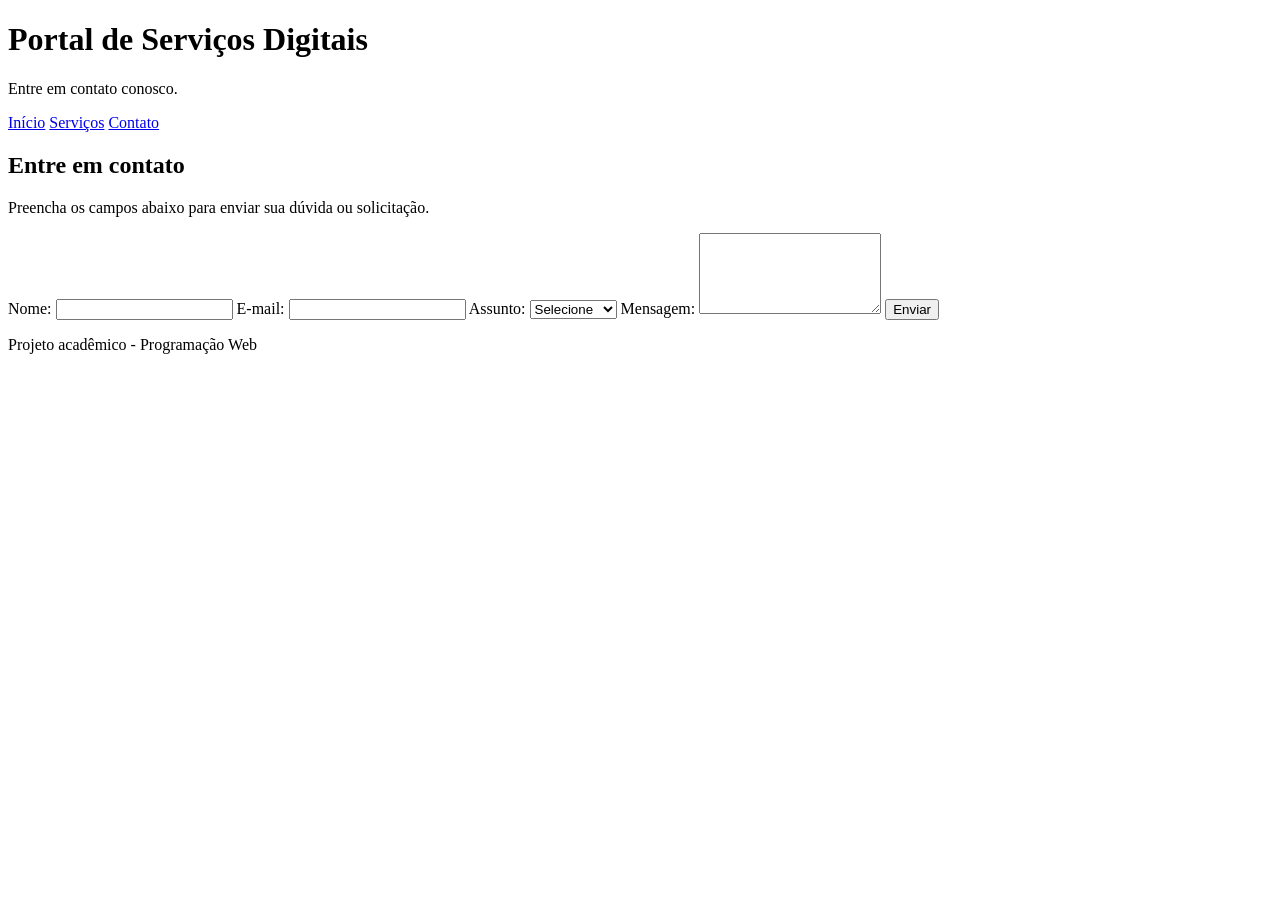
==== contato.html @ 0c6947a6 "Cria estrutura inicial e pagina principal" ====
<!DOCTYPE html>
<html lang="pt-BR">

<head>
    <meta charset="UTF-8">
    <meta name="viewport" content="width=device-width, initial-scale=1.0">

    <title>Contato - Portal de Serviços Digitais</title>
</head>

<body>

    <header>
        <h1>Portal de Serviços Digitais</h1>
        <p>Entre em contato conosco.</p>
    </header>

    <nav>
        <a href="index.html">Início</a>
        <a href="servicos.html">Serviços</a>
        <a href="contato.html">Contato</a>
    </nav>

    <main>

        <section>

            <h2>Entre em contato</h2>

            <p>
                Preencha os campos abaixo para enviar
                sua dúvida ou solicitação.
            </p>

            <form>

                <label for="nome">Nome:</label>
                <input type="text" id="nome" name="nome" required>

                <label for="email">E-mail:</label>
                <input type="email" id="email" name="email" required>

                <label for="assunto">Assunto:</label>

                <select id="assunto" name="assunto" required>
                    <option value="">Selecione</option>
                    <option value="duvida">Dúvida</option>
                    <option value="solicitacao">Solicitação</option>
                    <option value="sugestao">Sugestão</option>
                </select>

                <label for="mensagem">Mensagem:</label>

                <textarea
                    id="mensagem"
                    name="mensagem"
                    rows="5"
                    required></textarea>

                <button type="submit">Enviar</button>

            </form>

        </section>

    </main>

    <footer>
        <p>Projeto acadêmico - Programação Web</p>
    </footer>

</body>

</html>
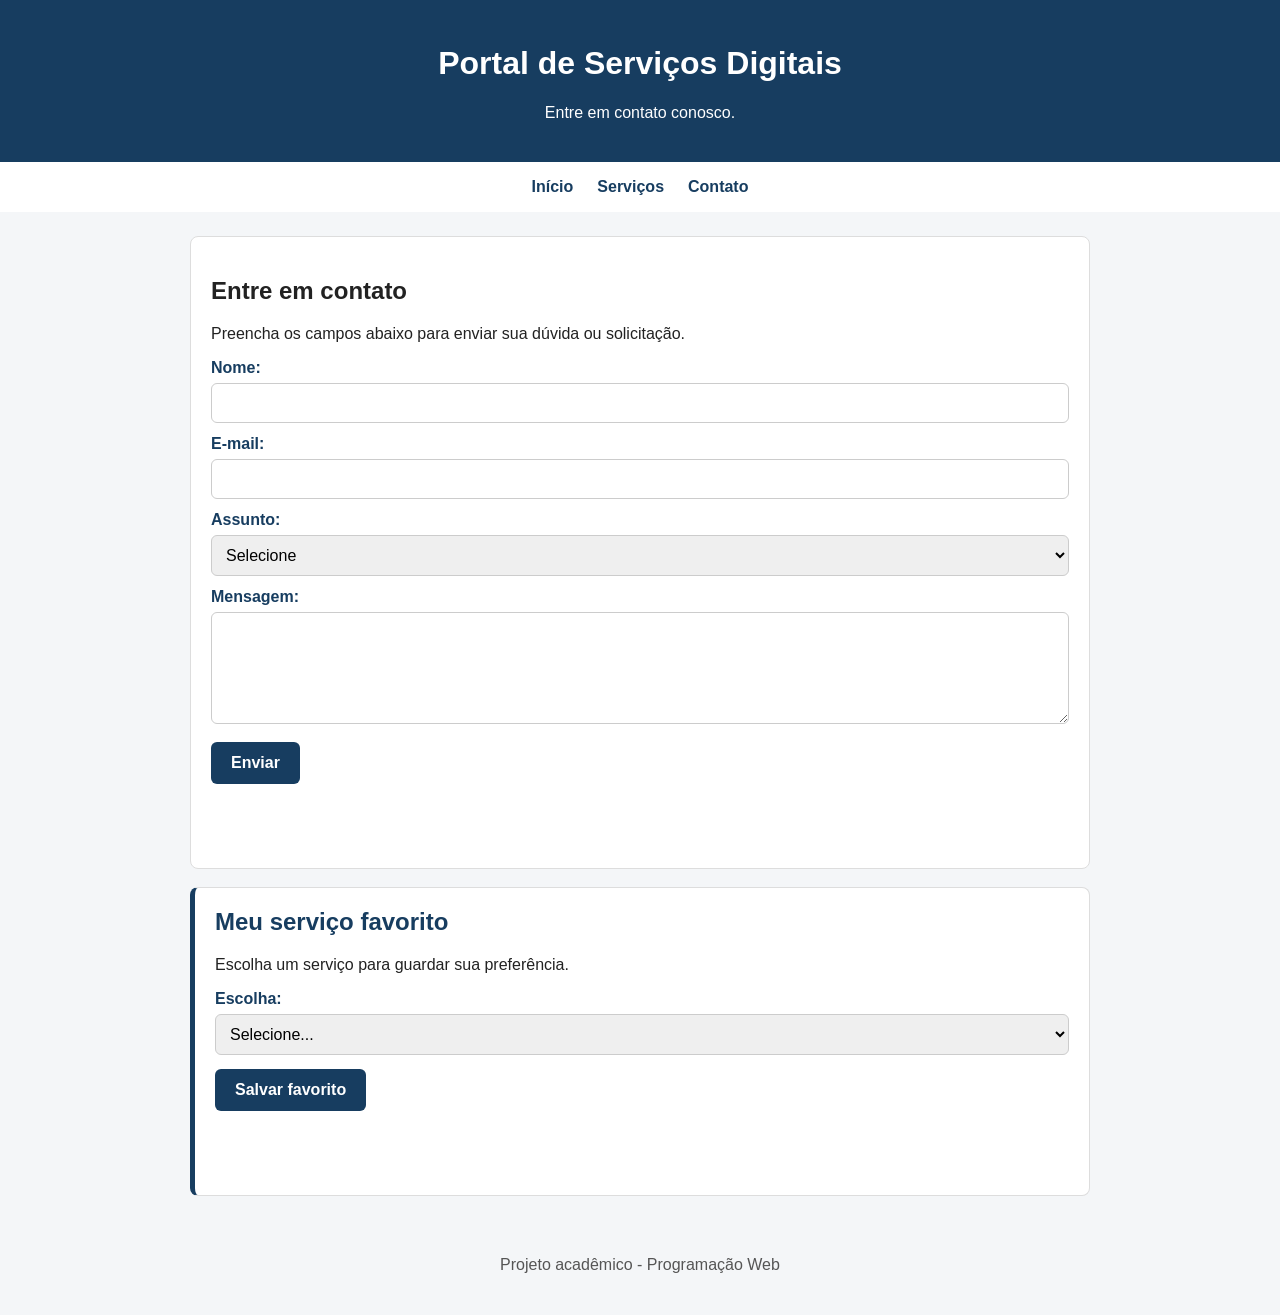
==== commit fa049615: "Adiciona validacao e LocalStorage ao portal" ====
--- a/contato.html
+++ b/contato.html
@@ -1,10 +1,12 @@
+
 <!DOCTYPE html>
 <html lang="pt-BR">
 
 <head>
     <meta charset="UTF-8">
     <meta name="viewport" content="width=device-width, initial-scale=1.0">
-
+    <link rel="stylesheet" href="css/style.css">
+    <script src="js/script.js" defer></script>
     <title>Contato - Portal de Serviços Digitais</title>
 </head>
 
@@ -24,7 +26,6 @@
     <main>
 
         <section>
-
             <h2>Entre em contato</h2>
 
             <p>
@@ -32,7 +33,7 @@
                 sua dúvida ou solicitação.
             </p>
 
-            <form>
+            <form id="formContato">
 
                 <label for="nome">Nome:</label>
                 <input type="text" id="nome" name="nome" required>
@@ -41,7 +42,6 @@
                 <input type="email" id="email" name="email" required>
 
                 <label for="assunto">Assunto:</label>
-
                 <select id="assunto" name="assunto" required>
                     <option value="">Selecione</option>
                     <option value="duvida">Dúvida</option>
@@ -50,7 +50,6 @@
                 </select>
 
                 <label for="mensagem">Mensagem:</label>
-
                 <textarea
                     id="mensagem"
                     name="mensagem"
@@ -59,8 +58,29 @@
 
                 <button type="submit">Enviar</button>
 
+                <p id="mensagemForm" aria-live="polite"></p>
+
             </form>
+        </section>
 
+        <section class="preferencia">
+            <h2>Meu serviço favorito</h2>
+
+            <p>Escolha um serviço para guardar sua preferência.</p>
+
+            <label for="servicoFavorito">Escolha:</label>
+            <select id="servicoFavorito">
+                <option value="">Selecione...</option>
+                <option value="endereco">Endereço</option>
+                <option value="atendimento">Atendimento</option>
+                <option value="documentos">Documentos</option>
+            </select>
+
+            <button id="btnSalvarFavorito" type="button">
+                Salvar favorito
+            </button>
+
+            <p id="favoritoSalvo" aria-live="polite"></p>
         </section>
 
     </main>
@@ -70,5 +90,4 @@
     </footer>
 
 </body>
-
-</html>+</html>
--- a/css/style.css
+++ b/css/style.css
@@ -0,0 +1,257 @@
+
+body {
+    font-family: Arial, sans-serif;
+    margin: 0;
+    background-color: #f4f6f8;
+    color: #222222;
+}
+
+header {
+    background-color: #173d60;
+    color: white;
+    padding: 24px;
+    text-align: center;
+}
+
+header img {
+    max-width: 100%;
+    height: auto;
+    display: block;
+    margin: 0 auto;
+}
+
+nav {
+    background-color: #ffffff;
+    padding: 16px;
+    display: flex;
+    justify-content: center;
+    gap: 24px;
+    flex-wrap: wrap;
+}
+
+nav a {
+    color: #173d60;
+    text-decoration: none;
+    font-weight: bold;
+}
+
+nav a:hover {
+    text-decoration: underline;
+}
+
+main {
+    width: 90%;
+    max-width: 900px;
+    margin: 24px auto;
+}
+
+section,
+article {
+    background-color: white;
+    padding: 20px;
+    margin-bottom: 18px;
+    border: 1px solid #dddddd;
+    border-radius: 8px;
+}
+
+img {
+    max-width: 100%;
+    height: auto;
+}
+
+label {
+    display: block;
+    margin-top: 12px;
+    font-weight: bold;
+    color: #173d60;
+}
+
+input,
+select,
+textarea {
+    width: 100%;
+    padding: 10px;
+    margin-top: 6px;
+    box-sizing: border-box;
+    border: 1px solid #ccc;
+    border-radius: 6px;
+    font-size: 1rem;
+}
+
+input:focus,
+select:focus,
+textarea:focus {
+    outline: none;
+    border-color: #173d60;
+}
+
+button {
+    margin-top: 14px;
+    padding: 12px 20px;
+    cursor: pointer;
+    background-color: #173d60;
+    color: white;
+    border: none;
+    border-radius: 6px;
+    font-weight: bold;
+    font-size: 1rem;
+    transition: background-color 0.2s ease;
+}
+
+button:hover {
+    background-color: #0f2b45;
+}
+
+footer {
+    text-align: center;
+    padding: 20px;
+    color: #555555;
+}
+
+/* FLEXBOX DOS SERVICOS EXISTENTES */
+.container-servicos {
+    display: flex;
+    gap: 20px;
+    flex-wrap: wrap;
+    align-items: flex-start;
+}
+
+/* TITULO E TEXTO DA SECAO DE SERVICOS */
+.container-servicos h2,
+.container-servicos > p {
+    flex-basis: 100%;
+}
+
+/* TAMANHO DOS CARDS EXISTENTES */
+.container-servicos article {
+    flex: 1 1 250px;
+}
+
+/* CATALOGO DINAMICO - AULAS 09 E 10 */
+.catalogo-servicos {
+    border-left: 5px solid #173d60;
+}
+
+.catalogo-servicos h2 {
+    color: #173d60;
+    margin-top: 0;
+}
+
+/* ORGANIZACAO DOS CARDS DINAMICOS */
+#listaServicos {
+    display: flex;
+    flex-wrap: wrap;
+    gap: 18px;
+    align-items: stretch;
+}
+
+/* APARENCIA DOS CARDS CRIADOS PELO JAVASCRIPT */
+.card-servico {
+    flex: 1 1 220px;
+    box-sizing: border-box;
+    margin: 0;
+    border: 1px solid #d5e0e8;
+    border-top: 4px solid #173d60;
+    border-radius: 8px;
+    padding: 18px;
+    background-color: #ffffff;
+    transition: box-shadow 0.2s ease,
+                transform 0.2s ease;
+}
+
+.card-servico:hover {
+    box-shadow: 0 4px 12px rgba(23, 61, 96, 0.12);
+    transform: translateY(-2px);
+}
+
+.card-servico h3 {
+    color: #173d60;
+    margin-top: 0;
+}
+
+.card-servico p {
+    line-height: 1.6;
+    margin-bottom: 0;
+}
+
+/* CONSULTA INTERATIVA - AULA 08 */
+.consulta-servico {
+    border-left: 5px solid #173d60;
+}
+
+.consulta-servico h2 {
+    color: #173d60;
+    margin-top: 0;
+}
+
+#resultado {
+    margin-top: 16px;
+    padding: 12px 16px;
+    background-color: #eaf2f8;
+    border-left: 4px solid #173d60;
+    border-radius: 4px;
+    color: #173d60;
+    font-weight: bold;
+}
+
+/* OCULTA A RESPOSTA ENQUANTO ESTIVER VAZIA */
+#resultado:empty {
+    display: none;
+}
+
+/* AULAS 12 E 13 - FORMULARIO E FAVORITO */
+.preferencia {
+    border-left: 5px solid #173d60;
+}
+
+.preferencia h2 {
+    color: #173d60;
+    margin-top: 0;
+}
+
+#mensagemForm,
+#favoritoSalvo {
+    margin-top: 16px;
+    padding: 12px;
+    border-radius: 6px;
+    line-height: 1.5;
+    overflow-wrap: anywhere;
+}
+
+#mensagemForm:not(:empty),
+#favoritoSalvo:not(:empty) {
+    background-color: #eaf2f8;
+    border-left: 4px solid #173d60;
+    color: #173d60;
+}
+
+#formContato button,
+.preferencia button {
+    margin-bottom: 8px;
+}
+
+/* ACESSIBILIDADE - FOCO DO TECLADO */
+input:focus-visible,
+select:focus-visible,
+textarea:focus-visible,
+button:focus-visible,
+nav a:focus-visible {
+    outline: 2px solid #173d60;
+    outline-offset: 3px;
+}
+
+/* AJUSTES PARA TELAS PEQUENAS */
+@media (max-width: 600px) {
+    nav {
+        gap: 16px;
+    }
+
+    main {
+        width: 92%;
+    }
+
+    .container-servicos article,
+    .card-servico {
+        flex-basis: 100%;
+    }
+}
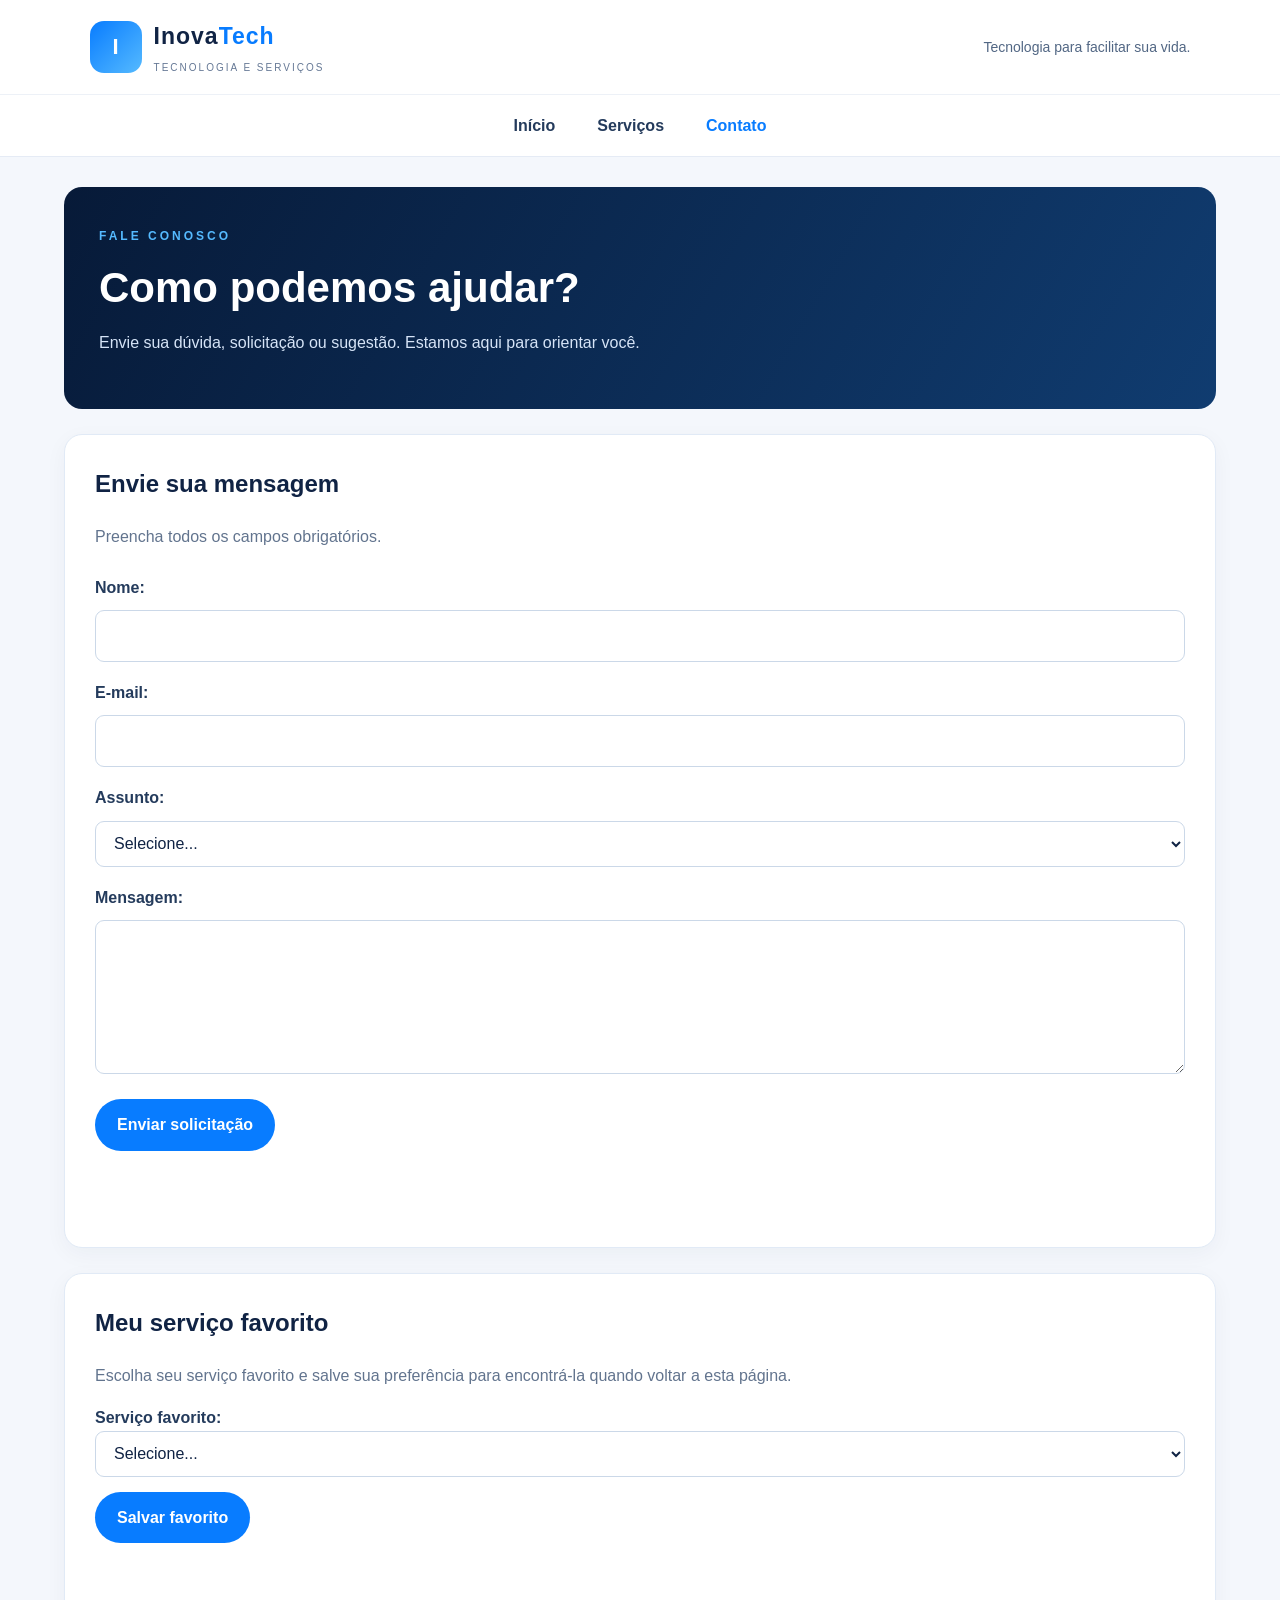
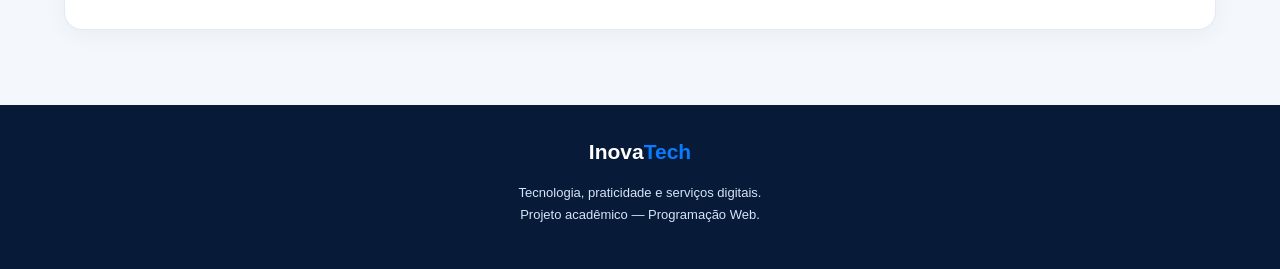
==== commit f887638c: "Adiciona validacao JavaScript ao formulario" ====
--- a/contato.html
+++ b/contato.html
@@ -5,45 +5,69 @@
 <head>
     <meta charset="UTF-8">
     <meta name="viewport" content="width=device-width, initial-scale=1.0">
+    <meta name="description" content="Entre em contato com a InovaTech e conheça nossos serviços digitais.">
+    <title>Contato | InovaTech</title>
     <link rel="stylesheet" href="css/style.css">
     <script src="js/script.js" defer></script>
-    <title>Contato - Portal de Serviços Digitais</title>
 </head>
 
-<body>
+<body class="home-page">
 
-    <header>
-        <h1>Portal de Serviços Digitais</h1>
-        <p>Entre em contato conosco.</p>
+    <header class="ivona-header">
+        <a href="index.html" class="ivona-logo">
+            <span class="logo-icon">I</span>
+            <span>
+                <strong>Inova<span>Tech</span></strong>
+                <small>TECNOLOGIA E SERVIÇOS</small>
+            </span>
+        </a>
+        <p class="header-slogan">Tecnologia para facilitar sua vida.</p>
     </header>
 
-    <nav>
+    <nav class="ivona-nav" aria-label="Navegação principal">
         <a href="index.html">Início</a>
         <a href="servicos.html">Serviços</a>
-        <a href="contato.html">Contato</a>
+        <a href="contato.html" class="active" aria-current="page">Contato</a>
     </nav>
 
-    <main>
+    <main class="ivona-main">
 
-        <section>
-            <h2>Entre em contato</h2>
+        <section class="contato-intro">
+            <span class="hero-label">FALE CONOSCO</span>
+            <h1>Como podemos ajudar?</h1>
+            <p>
+                Envie sua dúvida, solicitação ou sugestão.
+                Estamos aqui para orientar você.
+            </p>
+        </section>
 
-            <p>
-                Preencha os campos abaixo para enviar
-                sua dúvida ou solicitação.
-            </p>
+        <section class="contato-card">
+            <h2>Envie sua mensagem</h2>
+            <p>Preencha todos os campos obrigatórios.</p>
 
             <form id="formContato">
 
                 <label for="nome">Nome:</label>
-                <input type="text" id="nome" name="nome" required>
+                <input
+                    type="text"
+                    id="nome"
+                    name="nome"
+                    autocomplete="name"
+                    maxlength="100"
+                    required>
 
                 <label for="email">E-mail:</label>
-                <input type="email" id="email" name="email" required>
+                <input
+                    type="email"
+                    id="email"
+                    name="email"
+                    autocomplete="email"
+                    maxlength="150"
+                    required>
 
                 <label for="assunto">Assunto:</label>
                 <select id="assunto" name="assunto" required>
-                    <option value="">Selecione</option>
+                    <option value="">Selecione...</option>
                     <option value="duvida">Dúvida</option>
                     <option value="solicitacao">Solicitação</option>
                     <option value="sugestao">Sugestão</option>
@@ -54,21 +78,26 @@
                     id="mensagem"
                     name="mensagem"
                     rows="5"
+                    maxlength="1000"
                     required></textarea>
 
-                <button type="submit">Enviar</button>
+                <button type="submit" class="btn-primary">
+                    Enviar solicitação
+                </button>
 
-                <p id="mensagemForm" aria-live="polite"></p>
-
+                <p id="mensagemForm" class="mensagem-status"
+                   aria-live="polite"></p>
             </form>
         </section>
 
-        <section class="preferencia">
+        <section class="contato-card preferencia">
             <h2>Meu serviço favorito</h2>
+            <p>
+                Escolha seu serviço favorito e salve sua preferência
+                para encontrá-la quando voltar a esta página.
+            </p>
 
-            <p>Escolha um serviço para guardar sua preferência.</p>
-
-            <label for="servicoFavorito">Escolha:</label>
+            <label for="servicoFavorito">Serviço favorito:</label>
             <select id="servicoFavorito">
                 <option value="">Selecione...</option>
                 <option value="endereco">Endereço</option>
@@ -76,17 +105,27 @@
                 <option value="documentos">Documentos</option>
             </select>
 
-            <button id="btnSalvarFavorito" type="button">
+            <button
+                id="btnSalvarFavorito"
+                type="button"
+                class="btn-primary">
                 Salvar favorito
             </button>
 
-            <p id="favoritoSalvo" aria-live="polite"></p>
+            <p id="favoritoSalvo" class="mensagem-status"
+               aria-live="polite"></p>
         </section>
 
     </main>
 
-    <footer>
-        <p>Projeto acadêmico - Programação Web</p>
+    <footer class="ivona-footer">
+        <a href="index.html" class="footer-brand">
+            Inova<span>Tech</span>
+        </a>
+        <p>
+            Tecnologia, praticidade e serviços digitais.<br>
+            Projeto acadêmico — Programação Web.
+        </p>
     </footer>
 
 </body>
--- a/css/style.css
+++ b/css/style.css
@@ -1,257 +1,614 @@
+
+/* =========================================
+   IDENTIDADE VISUAL - INOVATECH
+   ========================================= */
+
+:root {
+    --azul-escuro: #071a38;
+    --azul-medio: #103c70;
+    --azul: #087cff;
+    --azul-claro: #55baff;
+    --fundo: #f4f7fc;
+    --branco: #ffffff;
+    --texto: #102344;
+    --texto-suave: #62748e;
+    --borda: #e1eaf6;
+    --sucesso: #075c38;
+}
+
+* {
+    box-sizing: border-box;
+}
+
+html {
+    scroll-behavior: smooth;
+}
 
 body {
-    font-family: Arial, sans-serif;
     margin: 0;
-    background-color: #f4f6f8;
-    color: #222222;
-}
-
-header {
-    background-color: #173d60;
-    color: white;
-    padding: 24px;
-    text-align: center;
-}
-
-header img {
-    max-width: 100%;
-    height: auto;
-    display: block;
-    margin: 0 auto;
-}
-
-nav {
-    background-color: #ffffff;
-    padding: 16px;
-    display: flex;
-    justify-content: center;
-    gap: 24px;
-    flex-wrap: wrap;
-}
-
-nav a {
-    color: #173d60;
-    text-decoration: none;
-    font-weight: bold;
-}
-
-nav a:hover {
-    text-decoration: underline;
-}
-
-main {
-    width: 90%;
-    max-width: 900px;
-    margin: 24px auto;
-}
-
-section,
-article {
-    background-color: white;
-    padding: 20px;
-    margin-bottom: 18px;
-    border: 1px solid #dddddd;
-    border-radius: 8px;
-}
-
-img {
-    max-width: 100%;
-    height: auto;
-}
-
-label {
-    display: block;
-    margin-top: 12px;
-    font-weight: bold;
-    color: #173d60;
-}
-
+    background: var(--fundo);
+    color: var(--texto);
+    font-family: Arial, Helvetica, sans-serif;
+    line-height: 1.6;
+}
+
+a {
+    color: var(--azul);
+}
+
+button,
 input,
 select,
 textarea {
+    font: inherit;
+}
+
+button,
+a {
+    -webkit-tap-highlight-color: transparent;
+}
+
+:focus-visible {
+    outline: 3px solid var(--azul-claro);
+    outline-offset: 3px;
+}
+
+/* =========================================
+   CABEÇALHO
+   ========================================= */
+
+.home-page {
+    min-height: 100vh;
+}
+
+.ivona-header {
+    min-height: 90px;
+    padding: 18px 7%;
+    display: flex;
+    justify-content: space-between;
+    align-items: center;
+    gap: 20px;
+    background: var(--branco);
+}
+
+.ivona-logo {
+    display: flex;
+    align-items: center;
+    gap: 12px;
+    color: var(--texto);
+    text-decoration: none;
+}
+
+.logo-icon {
+    width: 52px;
+    height: 52px;
+    flex-shrink: 0;
+    display: flex;
+    align-items: center;
+    justify-content: center;
+    border-radius: 14px;
+    background: linear-gradient(135deg, var(--azul), var(--azul-claro));
+    color: var(--branco);
+    font-size: 22px;
+    font-weight: bold;
+}
+
+.ivona-logo strong {
+    display: block;
+    font-size: 23px;
+    letter-spacing: 1px;
+}
+
+.ivona-logo strong span,
+.footer-brand span {
+    color: var(--azul);
+}
+
+.ivona-logo small {
+    display: block;
+    margin-top: 5px;
+    color: #657895;
+    font-size: 10px;
+    letter-spacing: 2px;
+}
+
+.header-slogan {
+    color: #526784;
+    font-size: 14px;
+}
+
+/* =========================================
+   MENU DE NAVEGAÇÃO
+   ========================================= */
+
+.ivona-nav {
+    display: flex;
+    justify-content: center;
+    gap: 42px;
+    padding: 18px;
+    background: var(--branco);
+    border-top: 1px solid #edf1f7;
+    border-bottom: 1px solid #e5ebf5;
+}
+
+.ivona-nav a {
+    color: #243b5c;
+    text-decoration: none;
+    font-weight: bold;
+    transition: color 0.2s;
+}
+
+.ivona-nav a:hover,
+.ivona-nav a.active {
+    color: var(--azul);
+}
+
+/* Compatibilidade com o menu antigo */
+
+nav:not(.ivona-nav) {
+    display: flex;
+    justify-content: center;
+    flex-wrap: wrap;
+    gap: 24px;
+    padding: 18px;
+    background: var(--branco);
+    border-bottom: 1px solid var(--borda);
+}
+
+nav:not(.ivona-nav) a {
+    color: #243b5c;
+    font-weight: bold;
+    text-decoration: none;
+}
+
+nav:not(.ivona-nav) a:hover {
+    color: var(--azul);
+}
+
+/* =========================================
+   CONTEÚDO PRINCIPAL
+   ========================================= */
+
+.ivona-main {
     width: 100%;
-    padding: 10px;
-    margin-top: 6px;
-    box-sizing: border-box;
-    border: 1px solid #ccc;
-    border-radius: 6px;
-    font-size: 1rem;
-}
-
-input:focus,
-select:focus,
-textarea:focus {
-    outline: none;
-    border-color: #173d60;
-}
-
-button {
-    margin-top: 14px;
-    padding: 12px 20px;
+    max-width: 1200px;
+    margin: 0 auto;
+    padding: 30px 24px 50px;
+}
+
+main:not(.ivona-main) {
+    width: 90%;
+    max-width: 1000px;
+    margin: 30px auto;
+}
+
+section:not(.ivona-hero):not(.ivona-services) {
+    margin-bottom: 25px;
+}
+
+.ivona-hero {
+    display: grid;
+    grid-template-columns: 1.3fr 0.7fr;
+    align-items: center;
+    gap: 30px;
+    padding: 65px 7%;
+    border-radius: 22px;
+    overflow: hidden;
+    background: linear-gradient(120deg, var(--azul-escuro), var(--azul-medio));
+    color: var(--branco);
+}
+
+.hero-label {
+    color: var(--azul-claro);
+    font-size: 12px;
+    font-weight: bold;
+    letter-spacing: 3px;
+}
+
+.hero-content h1 {
+    margin: 20px 0;
+    font-size: clamp(36px, 5vw, 58px);
+    line-height: 1.12;
+}
+
+.hero-content h1 span {
+    color: #38a0ff;
+}
+
+.hero-content > p {
+    max-width: 500px;
+    color: #d6e4f7;
+    font-size: 17px;
+    line-height: 1.8;
+}
+
+/* =========================================
+   BOTÕES
+   ========================================= */
+
+.hero-buttons {
+    display: flex;
+    flex-wrap: wrap;
+    gap: 14px;
+    margin-top: 30px;
+}
+
+.btn-primary,
+.btn-secondary {
+    display: inline-block;
+    padding: 13px 22px;
+    border-radius: 30px;
+    text-align: center;
+    text-decoration: none;
+    font-weight: bold;
+    transition: transform 0.2s, background 0.2s;
+}
+
+.btn-primary {
+    border: none;
+    background: var(--azul);
+    color: var(--branco);
     cursor: pointer;
-    background-color: #173d60;
-    color: white;
-    border: none;
-    border-radius: 6px;
-    font-weight: bold;
-    font-size: 1rem;
-    transition: background-color 0.2s ease;
-}
-
-button:hover {
-    background-color: #0f2b45;
-}
-
-footer {
+}
+
+.btn-primary:hover {
+    background: #0064d7;
+    transform: translateY(-2px);
+}
+
+.btn-secondary {
+    border: 1px solid var(--azul-claro);
+    color: var(--branco);
+}
+
+.btn-secondary:hover {
+    background: #164777;
+}
+
+/* =========================================
+   ELEMENTO VISUAL DA PÁGINA INICIAL
+   ========================================= */
+
+.hero-visual {
+    min-height: 260px;
+    display: flex;
+    flex-direction: column;
+    justify-content: center;
+    align-items: center;
+    border: 1px solid #3478b8;
+    border-radius: 24px;
+    background: radial-gradient(circle, #175da0, #0b2447 70%);
     text-align: center;
-    padding: 20px;
-    color: #555555;
-}
-
-/* FLEXBOX DOS SERVICOS EXISTENTES */
-.container-servicos {
-    display: flex;
+}
+
+.visual-circle {
+    width: 145px;
+    height: 145px;
+    display: flex;
+    align-items: center;
+    justify-content: center;
+    border: 3px solid var(--azul-claro);
+    border-radius: 50%;
+    color: var(--branco);
+    font-size: 46px;
+    font-weight: bold;
+    box-shadow: 0 0 35px #087cff66;
+}
+
+.visual-caption {
+    display: flex;
+    flex-direction: column;
+    gap: 8px;
+    margin-top: 22px;
+}
+
+.visual-caption span {
+    color: var(--azul-claro);
+    font-size: 11px;
+    letter-spacing: 3px;
+}
+
+.visual-caption strong {
+    font-size: 15px;
+}
+
+/* =========================================
+   CATÁLOGO DE SERVIÇOS
+   ========================================= */
+
+.ivona-services {
+    padding: 55px 0 30px;
+}
+
+.section-heading > span {
+    color: var(--azul);
+    font-size: 12px;
+    font-weight: bold;
+    letter-spacing: 2px;
+}
+
+.section-heading h2 {
+    margin: 12px 0;
+    font-size: 34px;
+}
+
+.section-heading p {
+    color: var(--texto-suave);
+    line-height: 1.7;
+}
+
+.service-cards {
+    display: grid;
+    grid-template-columns: repeat(3, minmax(0, 1fr));
+    gap: 22px;
+    margin-top: 30px;
+}
+
+.service-card,
+.card-servico {
+    padding: 28px;
+    border: 1px solid var(--borda);
+    border-radius: 16px;
+    background: var(--branco);
+    box-shadow: 0 6px 22px #1023440b;
+    transition: transform 0.2s, box-shadow 0.2s;
+}
+
+.service-card:hover,
+.card-servico:hover {
+    transform: translateY(-3px);
+    box-shadow: 0 12px 28px #10234416;
+}
+
+.service-icon {
+    width: 55px;
+    height: 55px;
+    display: flex;
+    justify-content: center;
+    align-items: center;
+    border-radius: 16px;
+    background: #e5f1ff;
+    color: var(--azul);
+    font-size: 32px;
+}
+
+.service-card h3,
+.card-servico h3 {
+    margin: 15px 0 10px;
+    font-size: 21px;
+}
+
+.service-card p,
+.card-servico p {
+    color: var(--texto-suave);
+    line-height: 1.7;
+}
+
+.service-card a {
+    display: inline-block;
+    margin-top: 12px;
+    color: var(--azul);
+    font-weight: bold;
+    text-decoration: none;
+}
+
+.service-card a:hover {
+    text-decoration: underline;
+}
+
+/* =========================================
+   ÁREA DE CONTATO
+   ========================================= */
+
+.ivona-contact {
+    display: flex;
+    justify-content: space-between;
+    align-items: center;
     gap: 20px;
-    flex-wrap: wrap;
-    align-items: flex-start;
-}
-
-/* TITULO E TEXTO DA SECAO DE SERVICOS */
-.container-servicos h2,
-.container-servicos > p {
-    flex-basis: 100%;
-}
-
-/* TAMANHO DOS CARDS EXISTENTES */
-.container-servicos article {
-    flex: 1 1 250px;
-}
-
-/* CATALOGO DINAMICO - AULAS 09 E 10 */
-.catalogo-servicos {
-    border-left: 5px solid #173d60;
-}
-
-.catalogo-servicos h2 {
-    color: #173d60;
+    margin-top: 25px;
+    padding: 30px;
+    border-radius: 18px;
+    background: #e5f1ff;
+}
+
+.ivona-contact > div > span {
+    color: var(--azul);
+    font-size: 11px;
+    font-weight: bold;
+    letter-spacing: 2px;
+}
+
+.ivona-contact h2 {
+    margin: 10px 0;
+    font-size: 24px;
+}
+
+.ivona-contact p {
+    margin-bottom: 0;
+    color: #526784;
+}
+
+/* =========================================
+   AULAS 12 E 13 - FORMULÁRIO E FAVORITO
+   ========================================= */
+
+.contato-intro {
+    margin-bottom: 25px;
+    padding: 35px;
+    border-radius: 18px;
+    background: linear-gradient(120deg, var(--azul-escuro), var(--azul-medio));
+    color: var(--branco);
+}
+
+.contato-intro h1 {
+    margin: 15px 0;
+    font-size: clamp(30px, 4vw, 42px);
+    line-height: 1.2;
+}
+
+.contato-intro p {
+    max-width: 650px;
+    color: #d6e4f7;
+    line-height: 1.8;
+}
+
+.contato-card {
+    margin-bottom: 25px;
+    padding: 30px;
+    border: 1px solid var(--borda);
+    border-radius: 18px;
+    background: var(--branco);
+    box-shadow: 0 6px 22px #1023440b;
+}
+
+.contato-card h2 {
     margin-top: 0;
-}
-
-/* ORGANIZACAO DOS CARDS DINAMICOS */
-#listaServicos {
-    display: flex;
-    flex-wrap: wrap;
-    gap: 18px;
-    align-items: stretch;
-}
-
-/* APARENCIA DOS CARDS CRIADOS PELO JAVASCRIPT */
-.card-servico {
-    flex: 1 1 220px;
-    box-sizing: border-box;
-    margin: 0;
-    border: 1px solid #d5e0e8;
-    border-top: 4px solid #173d60;
-    border-radius: 8px;
-    padding: 18px;
-    background-color: #ffffff;
-    transition: box-shadow 0.2s ease,
-                transform 0.2s ease;
-}
-
-.card-servico:hover {
-    box-shadow: 0 4px 12px rgba(23, 61, 96, 0.12);
-    transform: translateY(-2px);
-}
-
-.card-servico h3 {
-    color: #173d60;
-    margin-top: 0;
-}
-
-.card-servico p {
-    line-height: 1.6;
-    margin-bottom: 0;
-}
-
-/* CONSULTA INTERATIVA - AULA 08 */
-.consulta-servico {
-    border-left: 5px solid #173d60;
-}
-
-.consulta-servico h2 {
-    color: #173d60;
-    margin-top: 0;
-}
-
-#resultado {
-    margin-top: 16px;
-    padding: 12px 16px;
-    background-color: #eaf2f8;
-    border-left: 4px solid #173d60;
-    border-radius: 4px;
-    color: #173d60;
-    font-weight: bold;
-}
-
-/* OCULTA A RESPOSTA ENQUANTO ESTIVER VAZIA */
-#resultado:empty {
-    display: none;
-}
-
-/* AULAS 12 E 13 - FORMULARIO E FAVORITO */
-.preferencia {
-    border-left: 5px solid #173d60;
-}
-
-.preferencia h2 {
-    color: #173d60;
-    margin-top: 0;
-}
-
-#mensagemForm,
-#favoritoSalvo {
-    margin-top: 16px;
-    padding: 12px;
-    border-radius: 6px;
-    line-height: 1.5;
+    color: var(--texto);
+}
+
+.contato-card > p {
+    color: var(--texto-suave);
+    line-height: 1.7;
+}
+
+.contato-card form {
+    display: flex;
+    flex-direction: column;
+    gap: 10px;
+}
+
+.contato-card label {
+    margin-top: 8px;
+    color: #243b5c;
+    font-weight: bold;
+}
+
+.contato-card input,
+.contato-card select,
+.contato-card textarea,
+.preferencia select {
+    width: 100%;
+    min-height: 46px;
+    padding: 12px 14px;
+    border: 1px solid #cbd8e8;
+    border-radius: 9px;
+    background: var(--branco);
+    color: var(--texto);
+}
+
+.contato-card textarea {
+    min-height: 120px;
+    resize: vertical;
+}
+
+.contato-card input:focus,
+.contato-card select:focus,
+.contato-card textarea:focus,
+.preferencia select:focus {
+    outline: 2px solid var(--azul);
+    outline-offset: 2px;
+    border-color: var(--azul);
+}
+
+.contato-card button {
+    margin-top: 15px;
+    align-self: flex-start;
+}
+
+.mensagem-status {
+    min-height: 24px;
     overflow-wrap: anywhere;
-}
-
-#mensagemForm:not(:empty),
-#favoritoSalvo:not(:empty) {
-    background-color: #eaf2f8;
-    border-left: 4px solid #173d60;
-    color: #173d60;
-}
-
-#formContato button,
-.preferencia button {
-    margin-bottom: 8px;
-}
-
-/* ACESSIBILIDADE - FOCO DO TECLADO */
-input:focus-visible,
-select:focus-visible,
-textarea:focus-visible,
-button:focus-visible,
-nav a:focus-visible {
-    outline: 2px solid #173d60;
-    outline-offset: 3px;
-}
-
-/* AJUSTES PARA TELAS PEQUENAS */
-@media (max-width: 600px) {
-    nav {
-        gap: 16px;
-    }
-
-    main {
-        width: 92%;
-    }
-
-    .container-servicos article,
-    .card-servico {
-        flex-basis: 100%;
-    }
-}
+    color: var(--sucesso);
+    font-weight: bold;
+}
+
+/* =========================================
+   RODAPÉ
+   ========================================= */
+
+.ivona-footer {
+    padding: 30px 7%;
+    background: var(--azul-escuro);
+    color: #d6e4f7;
+    text-align: center;
+}
+
+.footer-brand {
+    color: var(--branco);
+    font-size: 21px;
+    font-weight: bold;
+    text-decoration: none;
+}
+
+.ivona-footer p {
+    font-size: 13px;
+    line-height: 1.7;
+}
+
+/* =========================================
+   RESPONSIVIDADE
+   ========================================= */
+
+@media (max-width: 750px) {
+    .ivona-header {
+        flex-direction: column;
+        text-align: center;
+    }
+
+    .ivona-nav {
+        gap: 22px;
+        flex-wrap: wrap;
+    }
+
+    .ivona-hero {
+        grid-template-columns: 1fr;
+        padding: 40px 25px;
+    }
+
+    .hero-visual {
+        min-height: 220px;
+    }
+
+    .service-cards {
+        grid-template-columns: 1fr;
+    }
+
+    .ivona-contact {
+        flex-direction: column;
+        align-items: flex-start;
+    }
+
+    .section-heading h2 {
+        font-size: 29px;
+    }
+
+    .contato-intro,
+    .contato-card {
+        padding: 22px;
+    }
+
+    .contato-card button {
+        width: 100%;
+    }
+
+    .ivona-logo strong {
+        font-size: 21px;
+    }
+
+    .header-slogan {
+        margin: 0;
+    }
+}
+
+@media (prefers-reduced-motion: reduce) {
+    html {
+        scroll-behavior: auto;
+    }
+
+    *,
+    *::before,
+    *::after {
+        transition-duration: 0.01ms !important;
+        animation-duration: 0.01ms !important;
+    }
+}
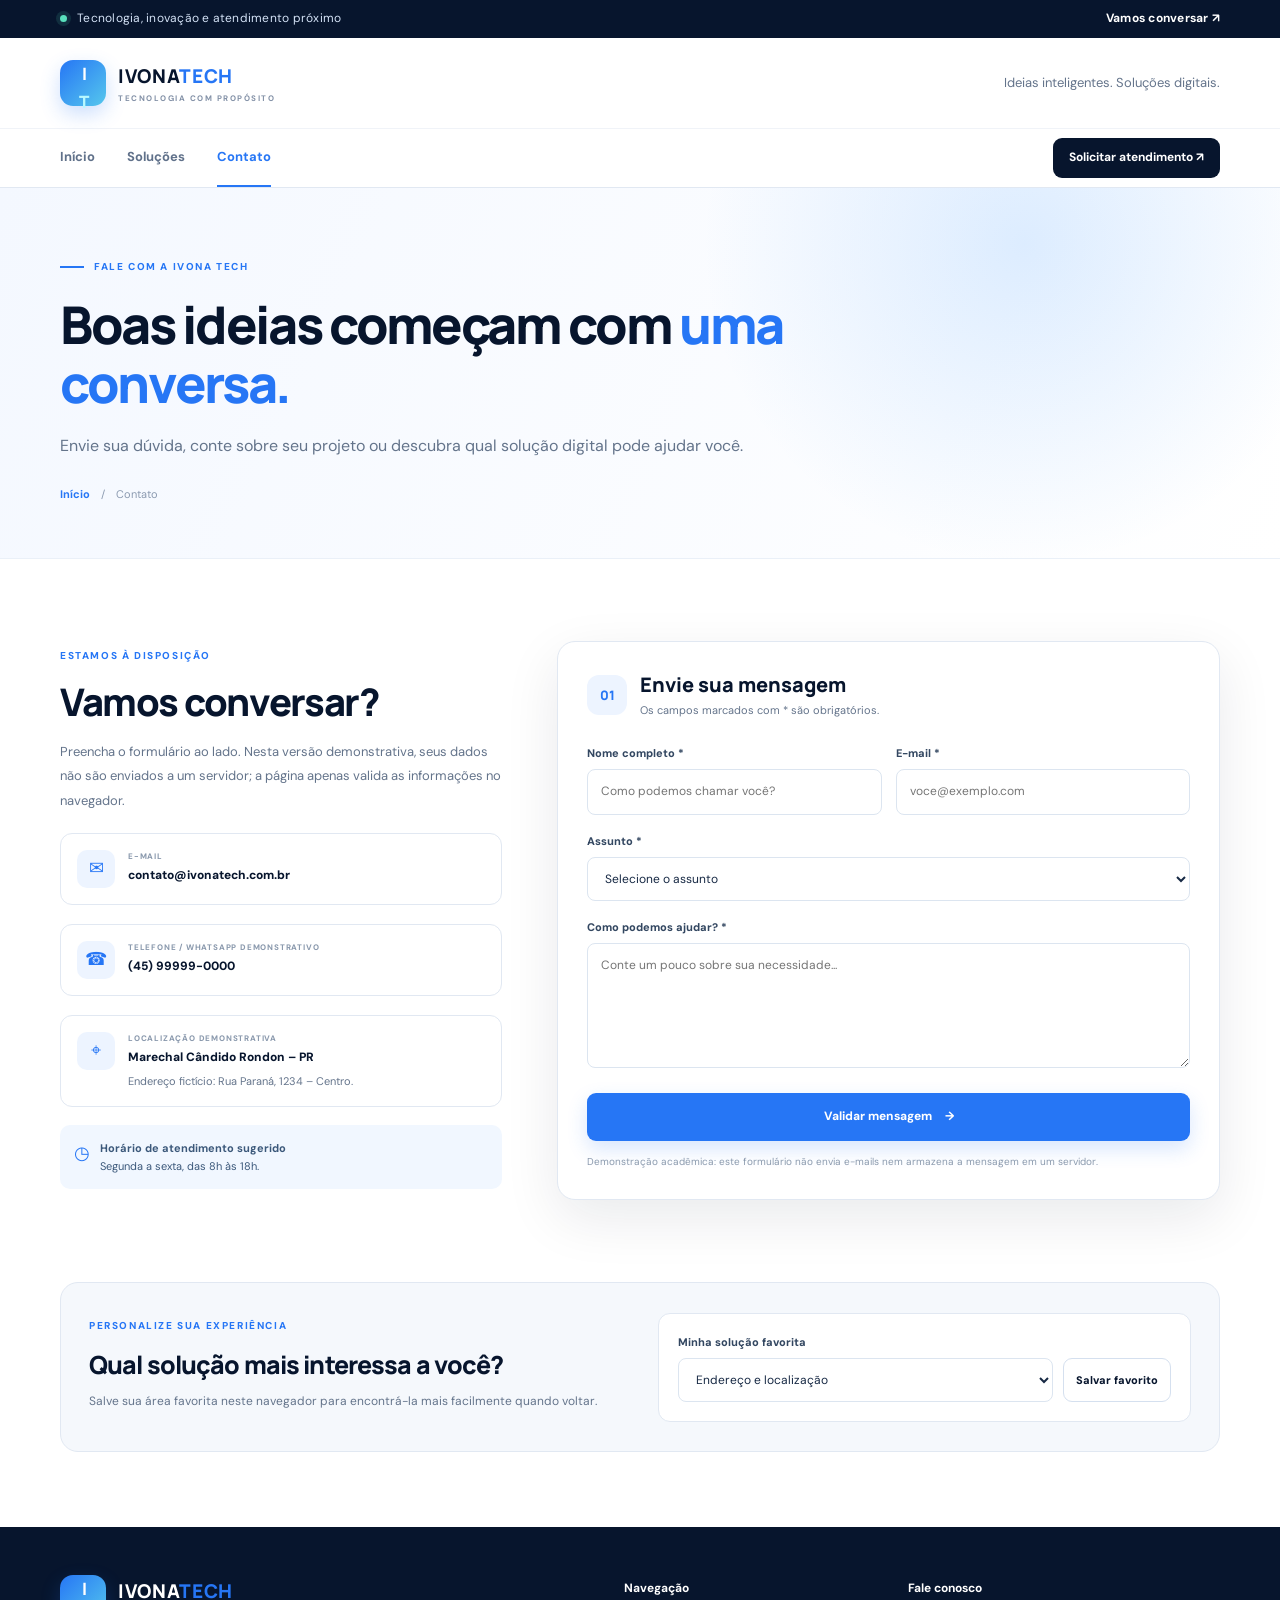
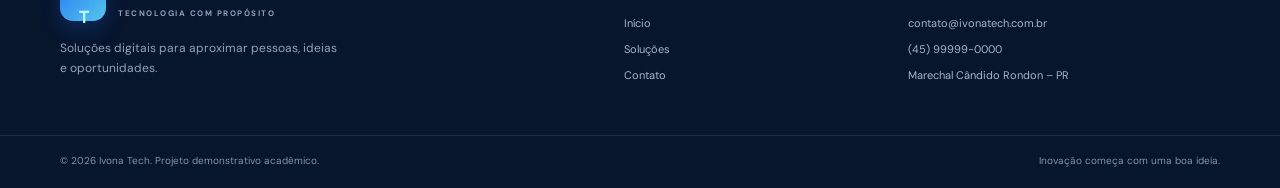
==== commit cc0c275f: "Atualiza site Ivona Tech com serviços e contato" ====
--- a/contato.html
+++ b/contato.html
@@ -1,132 +1,49 @@
-
 <!DOCTYPE html>
 <html lang="pt-BR">
-
 <head>
     <meta charset="UTF-8">
     <meta name="viewport" content="width=device-width, initial-scale=1.0">
-    <meta name="description" content="Entre em contato com a InovaTech e conheça nossos serviços digitais.">
-    <title>Contato | InovaTech</title>
+    <meta name="description" content="Entre em contato com a Ivona Tech para tirar dúvidas, compartilhar ideias e conhecer nossas soluções digitais.">
+    <title>Contato | Ivona Tech</title>
     <link rel="stylesheet" href="css/style.css">
     <script src="js/script.js" defer></script>
 </head>
-
-<body class="home-page">
-
-    <header class="ivona-header">
-        <a href="index.html" class="ivona-logo">
-            <span class="logo-icon">I</span>
-            <span>
-                <strong>Inova<span>Tech</span></strong>
-                <small>TECNOLOGIA E SERVIÇOS</small>
-            </span>
-        </a>
-        <p class="header-slogan">Tecnologia para facilitar sua vida.</p>
-    </header>
-
-    <nav class="ivona-nav" aria-label="Navegação principal">
-        <a href="index.html">Início</a>
-        <a href="servicos.html">Serviços</a>
-        <a href="contato.html" class="active" aria-current="page">Contato</a>
-    </nav>
+<body>
+    <div class="topbar"><div class="container topbar-inner"><span><span class="status-dot"></span> Tecnologia, inovação e atendimento próximo</span><a href="contato.html">Vamos conversar <span aria-hidden="true">↗</span></a></div></div>
+    <header class="ivona-header"><div class="container header-inner"><a href="index.html" class="ivona-logo" aria-label="Ivona Tech - página inicial"><span class="logo-icon">I<span>T</span></span><span class="logo-wordmark"><strong>IVONA<span>TECH</span></strong><small>TECNOLOGIA COM PROPÓSITO</small></span></a><p class="header-slogan">Ideias inteligentes. Soluções digitais.</p></div></header>
+    <nav class="ivona-nav" aria-label="Navegação principal"><div class="container nav-inner"><a href="index.html">Início</a><a href="servicos.html">Soluções</a><a class="active" href="contato.html">Contato</a><a class="nav-cta" href="#formContato">Solicitar atendimento <span aria-hidden="true">↗</span></a></div></nav>
 
     <main class="ivona-main">
+        <section class="page-hero"><div class="container page-hero-content"><span class="eyebrow"><span class="eyebrow-line"></span> FALE COM A IVONA TECH</span><h1>Boas ideias começam com <span>uma conversa.</span></h1><p>Envie sua dúvida, conte sobre seu projeto ou descubra qual solução digital pode ajudar você.</p><div class="breadcrumbs"><a href="index.html">Início</a><span>/</span><span>Contato</span></div></div></section>
 
-        <section class="contato-intro">
-            <span class="hero-label">FALE CONOSCO</span>
-            <h1>Como podemos ajudar?</h1>
-            <p>
-                Envie sua dúvida, solicitação ou sugestão.
-                Estamos aqui para orientar você.
-            </p>
+        <section class="container contact-layout section-space">
+            <div class="contact-side">
+                <span class="eyebrow">ESTAMOS À DISPOSIÇÃO</span><h2>Vamos conversar?</h2><p>Preencha o formulário ao lado. Nesta versão demonstrativa, seus dados não são enviados a um servidor; a página apenas valida as informações no navegador.</p>
+                <div class="contact-info-card"><span class="info-icon">✉</span><div><small>E-MAIL</small><a href="mailto:contato@ivonatech.com.br">contato@ivonatech.com.br</a></div></div>
+                <div class="contact-info-card"><span class="info-icon">☎</span><div><small>TELEFONE / WHATSAPP DEMONSTRATIVO</small><a href="tel:+5545999990000">(45) 99999-0000</a></div></div>
+                <div class="contact-info-card"><span class="info-icon">⌖</span><div><small>LOCALIZAÇÃO DEMONSTRATIVA</small><strong>Marechal Cândido Rondon – PR</strong><p>Endereço fictício: Rua Paraná, 1234 – Centro.</p></div></div>
+                <div class="hours-note"><span>◷</span><p><strong>Horário de atendimento sugerido</strong><br>Segunda a sexta, das 8h às 18h.</p></div>
+            </div>
+
+            <div class="contato-card form-card">
+                <div class="form-heading"><span class="form-step">01</span><div><h2>Envie sua mensagem</h2><p>Os campos marcados com * são obrigatórios.</p></div></div>
+                <form id="formContato" novalidate>
+                    <div class="form-row"><div class="form-field"><label for="nome">Nome completo *</label><input type="text" id="nome" name="nome" placeholder="Como podemos chamar você?" autocomplete="name" required></div><div class="form-field"><label for="email">E-mail *</label><input type="email" id="email" name="email" placeholder="voce@exemplo.com" autocomplete="email" required></div></div>
+                    <div class="form-field"><label for="assunto">Assunto *</label><select id="assunto" name="assunto" required><option value="">Selecione o assunto</option><option value="duvida">Dúvida sobre serviços</option><option value="solicitacao">Solicitar uma solução</option><option value="orcamento">Orçamento ou projeto</option><option value="suporte">Suporte tecnológico</option><option value="sugestao">Sugestão ou outro assunto</option></select></div>
+                    <div class="form-field"><label for="mensagem">Como podemos ajudar? *</label><textarea id="mensagem" name="mensagem" rows="5" placeholder="Conte um pouco sobre sua necessidade..." required></textarea></div>
+                    <button type="submit" class="btn-primary form-submit">Validar mensagem <span>→</span></button>
+                    <p id="mensagemForm" class="mensagem-status" aria-live="polite"></p>
+                    <p class="form-disclaimer">Demonstração acadêmica: este formulário não envia e-mails nem armazena a mensagem em um servidor.</p>
+                </form>
+            </div>
         </section>
 
-        <section class="contato-card">
-            <h2>Envie sua mensagem</h2>
-            <p>Preencha todos os campos obrigatórios.</p>
-
-            <form id="formContato">
-
-                <label for="nome">Nome:</label>
-                <input
-                    type="text"
-                    id="nome"
-                    name="nome"
-                    autocomplete="name"
-                    maxlength="100"
-                    required>
-
-                <label for="email">E-mail:</label>
-                <input
-                    type="email"
-                    id="email"
-                    name="email"
-                    autocomplete="email"
-                    maxlength="150"
-                    required>
-
-                <label for="assunto">Assunto:</label>
-                <select id="assunto" name="assunto" required>
-                    <option value="">Selecione...</option>
-                    <option value="duvida">Dúvida</option>
-                    <option value="solicitacao">Solicitação</option>
-                    <option value="sugestao">Sugestão</option>
-                </select>
-
-                <label for="mensagem">Mensagem:</label>
-                <textarea
-                    id="mensagem"
-                    name="mensagem"
-                    rows="5"
-                    maxlength="1000"
-                    required></textarea>
-
-                <button type="submit" class="btn-primary">
-                    Enviar solicitação
-                </button>
-
-                <p id="mensagemForm" class="mensagem-status"
-                   aria-live="polite"></p>
-            </form>
+        <section class="container favorite-section">
+            <div class="favorite-copy"><span class="eyebrow">PERSONALIZE SUA EXPERIÊNCIA</span><h2>Qual solução mais interessa a você?</h2><p>Salve sua área favorita neste navegador para encontrá-la mais facilmente quando voltar.</p></div>
+            <div class="favorite-box"><label for="servicoFavorito">Minha solução favorita</label><div class="favorite-row"><select id="servicoFavorito"><option value="endereco">Endereço e localização</option><option value="atendimento">Atendimento e suporte</option><option value="documentos">Organização de documentos</option><option value="desenvolvimento">Desenvolvimento web</option><option value="automacao">Sistemas e automação</option></select><button id="btnSalvarFavorito" class="btn-outline" type="button">Salvar favorito</button></div><p id="favoritoSalvo" class="favorite-status" aria-live="polite"></p></div>
         </section>
-
-        <section class="contato-card preferencia">
-            <h2>Meu serviço favorito</h2>
-            <p>
-                Escolha seu serviço favorito e salve sua preferência
-                para encontrá-la quando voltar a esta página.
-            </p>
-
-            <label for="servicoFavorito">Serviço favorito:</label>
-            <select id="servicoFavorito">
-                <option value="">Selecione...</option>
-                <option value="endereco">Endereço</option>
-                <option value="atendimento">Atendimento</option>
-                <option value="documentos">Documentos</option>
-            </select>
-
-            <button
-                id="btnSalvarFavorito"
-                type="button"
-                class="btn-primary">
-                Salvar favorito
-            </button>
-
-            <p id="favoritoSalvo" class="mensagem-status"
-               aria-live="polite"></p>
-        </section>
-
     </main>
 
-    <footer class="ivona-footer">
-        <a href="index.html" class="footer-brand">
-            Inova<span>Tech</span>
-        </a>
-        <p>
-            Tecnologia, praticidade e serviços digitais.<br>
-            Projeto acadêmico — Programação Web.
-        </p>
-    </footer>
-
+    <footer class="ivona-footer"><div class="container footer-main"><div class="footer-about"><a href="index.html" class="ivona-logo footer-logo"><span class="logo-icon">I<span>T</span></span><span class="logo-wordmark"><strong>IVONA<span>TECH</span></strong><small>TECNOLOGIA COM PROPÓSITO</small></span></a><p>Soluções digitais para aproximar pessoas, ideias e oportunidades.</p></div><div><h3>Navegação</h3><a href="index.html">Início</a><a href="servicos.html">Soluções</a><a href="contato.html">Contato</a></div><div><h3>Fale conosco</h3><a href="mailto:contato@ivonatech.com.br">contato@ivonatech.com.br</a><a href="tel:+5545999990000">(45) 99999-0000</a><p>Marechal Cândido Rondon – PR</p></div></div><div class="footer-bottom"><div class="container footer-bottom-inner"><span>© 2026 Ivona Tech. Projeto demonstrativo acadêmico.</span><span>Inovação começa com uma boa ideia.</span></div></div></footer>
 </body>
 </html>
--- a/css/style.css
+++ b/css/style.css
@@ -1,614 +1,241 @@
-
-/* =========================================
-   IDENTIDADE VISUAL - INOVATECH
-   ========================================= */
+@import url('https://fonts.googleapis.com/css2?family=DM+Sans:wght@400;500;600;700&family=Manrope:wght@400;500;600;700;800&display=swap');
 
 :root {
-    --azul-escuro: #071a38;
-    --azul-medio: #103c70;
-    --azul: #087cff;
-    --azul-claro: #55baff;
-    --fundo: #f4f7fc;
-    --branco: #ffffff;
-    --texto: #102344;
-    --texto-suave: #62748e;
-    --borda: #e1eaf6;
-    --sucesso: #075c38;
+    --navy: #07152d;
+    --navy-soft: #0d2344;
+    --blue: #2676f5;
+    --blue-bright: #4da1ff;
+    --cyan: #67e4ef;
+    --ink: #172944;
+    --muted: #64748b;
+    --paper: #f5f8fc;
+    --white: #ffffff;
+    --line: #e1e8f2;
+    --shadow: 0 18px 55px rgba(7, 21, 45, .09);
+    --radius: 18px;
 }
 
-* {
-    box-sizing: border-box;
+* { box-sizing: border-box; }
+html { scroll-behavior: smooth; }
+body { margin: 0; font-family: 'DM Sans', Arial, sans-serif; color: var(--ink); background: var(--white); line-height: 1.65; }
+a { color: inherit; text-decoration: none; }
+button, input, select, textarea { font: inherit; }
+button, a, select { -webkit-tap-highlight-color: transparent; }
+.container { width: min(1160px, calc(100% - 44px)); margin: 0 auto; }
+.topbar { background: var(--navy); color: #d4e2f6; font-size: 12px; letter-spacing: .02em; }
+.topbar-inner { min-height: 38px; display: flex; justify-content: space-between; align-items: center; gap: 18px; }
+.topbar-inner a { color: #fff; font-weight: 700; }
+.status-dot { display: inline-block; width: 7px; height: 7px; margin-right: 7px; background: #59e0bd; border-radius: 50%; box-shadow: 0 0 0 4px rgba(89,224,189,.12); }
+.ivona-header { background: #fff; }
+.header-inner { min-height: 90px; display: flex; align-items: center; justify-content: space-between; gap: 24px; }
+.ivona-logo { display: inline-flex; align-items: center; gap: 12px; }
+.logo-icon { width: 46px; height: 46px; display: grid; place-items: center; border-radius: 13px; color: white; font-family: Manrope, sans-serif; font-weight: 800; font-size: 17px; letter-spacing: -2px; background: linear-gradient(135deg, var(--blue), #55c7ed); box-shadow: 0 8px 20px rgba(38,118,245,.23); }
+.logo-icon span { color: #b8f8ff; }
+.logo-wordmark { display: flex; flex-direction: column; line-height: 1.2; }
+.logo-wordmark strong { font: 800 19px Manrope, sans-serif; letter-spacing: .035em; color: var(--navy); }
+.logo-wordmark strong span { color: var(--blue); }
+.logo-wordmark small { margin-top: 5px; color: #8290a6; font-size: 8px; font-weight: 700; letter-spacing: .19em; }
+.header-slogan { color: var(--muted); font-size: 13px; }
+.ivona-nav { background: white; border-top: 1px solid #f0f3f8; border-bottom: 1px solid var(--line); }
+.nav-inner { min-height: 58px; display: flex; align-items: center; gap: 32px; }
+.nav-inner > a:not(.nav-cta) { height: 58px; display: inline-flex; align-items: center; color: #60718a; font-size: 13px; font-weight: 700; border-bottom: 2px solid transparent; }
+.nav-inner > a.active, .nav-inner > a:not(.nav-cta):hover { color: var(--blue); border-bottom-color: var(--blue); }
+.nav-inner .nav-cta { margin-left: auto; padding: 10px 16px; color: #fff; background: var(--navy); border-radius: 9px; font-size: 12px; font-weight: 700; transition: transform .2s, background .2s; }
+.nav-inner .nav-cta:hover { transform: translateY(-2px); background: var(--blue); }
+.ivona-main { overflow: hidden; }
+.ivona-hero { display: grid; grid-template-columns: 1.05fr .95fr; align-items: center; gap: 42px; padding-top: 70px; padding-bottom: 75px; }
+.eyebrow { display: inline-flex; align-items: center; gap: 10px; color: var(--blue); font-size: 10px; font-weight: 800; letter-spacing: .16em; }
+.eyebrow-line { width: 24px; height: 2px; background: var(--blue); }
+.hero-content h1, .page-hero h1 { margin: 20px 0 18px; color: var(--navy); font: 800 clamp(36px, 4.3vw, 58px)/1.12 Manrope, sans-serif; letter-spacing: -.045em; }
+.hero-content h1 span, .page-hero h1 span { color: var(--blue); }
+.hero-content > p, .page-hero-content > p { max-width: 540px; color: var(--muted); font-size: 16px; line-height: 1.85; }
+.hero-buttons { display: flex; flex-wrap: wrap; align-items: center; gap: 20px; margin-top: 28px; }
+.btn-primary, .btn-outline { display: inline-flex; justify-content: center; align-items: center; gap: 13px; padding: 14px 19px; border: 0; border-radius: 9px; background: var(--blue); color: #fff; font-size: 12px; font-weight: 800; cursor: pointer; box-shadow: 0 8px 20px rgba(38,118,245,.18); transition: transform .2s, box-shadow .2s, background .2s; }
+.btn-primary:hover { background: #155bd0; transform: translateY(-2px); box-shadow: 0 12px 25px rgba(38,118,245,.25); }
+.btn-text { color: var(--navy); font-size: 12px; font-weight: 800; }
+.btn-text:hover { color: var(--blue); }
+.hero-proof { display: flex; align-items: center; gap: 12px; margin-top: 38px; }
+.proof-icon { display: grid; place-items: center; width: 33px; height: 33px; color: #087a60; background: #ddfaf0; border-radius: 50%; font-weight: 800; }
+.hero-proof p { margin: 0; color: var(--navy); font-size: 11px; line-height: 1.6; }
+.hero-proof p span { color: var(--muted); }
+.hero-visual { position: relative; min-height: 400px; display: grid; place-items: center; isolation: isolate; }
+.visual-glow { position: absolute; z-index: -2; width: 75%; height: 75%; background: radial-gradient(circle, rgba(54,140,255,.22), rgba(90,225,239,.05) 65%, transparent 70%); filter: blur(12px); }
+.orbit { position: absolute; border: 1px solid rgba(38,118,245,.22); border-radius: 50%; transform: rotate(-25deg); }
+.orbit-one { width: 370px; height: 230px; }
+.orbit-two { width: 300px; height: 370px; transform: rotate(48deg); border-color: rgba(61,200,224,.25); }
+.visual-core { width: 205px; height: 205px; display: flex; flex-direction: column; align-items: center; justify-content: center; gap: 14px; color: white; border-radius: 36% 64% 58% 42% / 43% 37% 63% 57%; background: linear-gradient(145deg, #0c2b59, #1669c9 68%, #46bfe7); box-shadow: 0 30px 70px rgba(23,101,201,.28), inset 0 1px 1px rgba(255,255,255,.35); transform: rotate(-8deg); }
+.core-mark { font: 800 58px Manrope, sans-serif; letter-spacing: -8px; }
+.core-caption { font-size: 8px; font-weight: 800; letter-spacing: .18em; }
+.float-card { position: absolute; z-index: 2; display: flex; align-items: center; gap: 10px; padding: 13px 16px; border: 1px solid rgba(226,235,248,.9); border-radius: 12px; background: rgba(255,255,255,.94); box-shadow: var(--shadow); }
+.float-card-top { top: 50px; right: -3px; }
+.float-card-bottom { bottom: 45px; left: -5px; }
+.float-icon, .float-check { display: grid; place-items: center; width: 34px; height: 34px; border-radius: 9px; color: var(--blue); background: #eaf2ff; font-weight: 800; }
+.float-check { color: #087a60; background: #ddfaf0; }
+.float-card small, .float-card strong { display: block; }
+.float-card small { color: #8492a8; font-size: 8px; font-weight: 800; letter-spacing: .1em; }
+.float-card strong { margin-top: 2px; color: var(--navy); font-size: 11px; }
+.stats-strip { background: var(--paper); border-top: 1px solid #edf1f7; border-bottom: 1px solid #edf1f7; }
+.stats-grid { display: grid; grid-template-columns: repeat(4, 1fr); padding: 24px 0; }
+.stats-grid > div { padding: 4px 24px; border-right: 1px solid #dfe7f2; }
+.stats-grid > div:first-child { padding-left: 0; }
+.stats-grid > div:last-child { border: 0; }
+.stats-grid strong, .stats-grid span { display: block; }
+.stats-grid strong { color: var(--navy); font: 800 15px Manrope, sans-serif; }
+.stats-grid span { margin-top: 4px; color: var(--muted); font-size: 11px; }
+.section-space { padding-top: 82px; padding-bottom: 82px; }
+.section-heading { display: grid; grid-template-columns: 1.1fr .9fr; align-items: end; gap: 40px; margin-bottom: 35px; }
+.section-heading h2, .feature-copy h2, .ivona-contact h2, .mini-cta h2, .contact-side h2, .favorite-copy h2 { margin: 12px 0 0; color: var(--navy); font: 800 clamp(27px, 3vw, 38px)/1.2 Manrope, sans-serif; letter-spacing: -.035em; }
+.section-heading > p { margin: 0 0 4px; color: var(--muted); font-size: 13px; line-height: 1.8; }
+.service-cards { display: grid; grid-template-columns: repeat(3, 1fr); gap: 18px; }
+.service-card { position: relative; padding: 28px; border: 1px solid var(--line); border-radius: var(--radius); background: white; transition: transform .22s, box-shadow .22s, border-color .22s; }
+.service-card:hover { transform: translateY(-5px); border-color: #c7dbfa; box-shadow: var(--shadow); }
+.service-icon { display: grid; place-items: center; width: 47px; height: 47px; margin-bottom: 22px; color: var(--blue); background: #edf4ff; border-radius: 13px; font-size: 23px; }
+.card-number { color: #8a9ab0; font-size: 9px; font-weight: 800; letter-spacing: .12em; }
+.service-card h3 { margin: 9px 0; color: var(--navy); font: 800 19px Manrope, sans-serif; }
+.service-card p { min-height: 88px; color: var(--muted); font-size: 12px; line-height: 1.85; }
+.service-card a { display: inline-flex; gap: 9px; align-items: center; margin-top: 8px; color: var(--blue); font-size: 11px; font-weight: 800; }
+.center-link { margin-top: 30px; text-align: center; }
+.btn-outline { color: var(--navy); background: white; border: 1px solid #d5e0ef; box-shadow: none; }
+.btn-outline:hover { color: var(--blue); border-color: var(--blue); transform: translateY(-2px); }
+.feature-band { background: linear-gradient(110deg, #f1f6ff, #f7fbff 55%, #eefaff); border-top: 1px solid #eaf1fb; border-bottom: 1px solid #eaf1fb; }
+.feature-grid { display: grid; grid-template-columns: .85fr 1.15fr; align-items: center; gap: 70px; padding-top: 70px; padding-bottom: 70px; }
+.feature-art { position: relative; min-height: 290px; display: grid; place-items: center; }
+.feature-square { position: absolute; width: 220px; height: 220px; border-radius: 30px; transform: rotate(-12deg); }
+.square-back { background: #d3e8ff; border: 1px solid #bad8fb; transform: rotate(13deg) translate(14px, 8px); }
+.square-front { display: flex; flex-direction: column; align-items: center; justify-content: center; gap: 12px; color: white; background: linear-gradient(145deg, #0b2349, #1265c6 70%, #35b6dc); box-shadow: 0 22px 55px rgba(17,90,177,.2); }
+.square-front span { font: 800 62px Manrope, sans-serif; letter-spacing: -8px; }
+.square-front small { font-size: 8px; font-weight: 800; letter-spacing: .17em; }
+.feature-orbit { position: absolute; width: 280px; height: 180px; border: 1px solid rgba(38,118,245,.3); border-radius: 50%; transform: rotate(-35deg); }
+.feature-copy h2 { max-width: 540px; margin-bottom: 18px; }
+.feature-copy > p { color: var(--muted); font-size: 13px; line-height: 1.9; }
+.check-list { display: grid; gap: 9px; padding: 0; margin: 22px 0 28px; list-style: none; color: #344762; font-size: 12px; }
+.check-list li::before { content: "✓"; display: inline-grid; place-items: center; width: 19px; height: 19px; margin-right: 10px; color: #087a60; background: #d9f8ee; border-radius: 50%; font-size: 10px; font-weight: 800; }
+.ivona-contact { display: flex; justify-content: space-between; align-items: center; gap: 30px; padding-top: 65px; padding-bottom: 65px; }
+.ivona-contact h2 { max-width: 610px; font-size: clamp(25px, 3vw, 35px); }
+.ivona-contact p, .mini-cta p { color: var(--muted); font-size: 13px; }
+.ivona-footer { color: #c0cce0; background: var(--navy); }
+.footer-main { display: grid; grid-template-columns: 1.6fr .7fr 1fr; gap: 65px; padding-top: 48px; padding-bottom: 42px; }
+.footer-logo .logo-wordmark strong { color: white; }
+.footer-logo .logo-wordmark small { color: #8fa1bc; }
+.footer-about > p { max-width: 280px; margin-top: 18px; color: #91a3bd; font-size: 12px; }
+.footer-main h3 { margin: 4px 0 15px; color: white; font-size: 12px; }
+.footer-main > div:not(.footer-about) > a, .footer-main > div:not(.footer-about) > p { display: block; margin: 8px 0; color: #a6b6cd; font-size: 11px; }
+.footer-main a:hover { color: #fff; }
+.footer-bottom { border-top: 1px solid rgba(255,255,255,.1); }
+.footer-bottom-inner { min-height: 52px; display: flex; align-items: center; justify-content: space-between; gap: 20px; color: #8294af; font-size: 10px; }
+.page-hero { position: relative; overflow: hidden; background: radial-gradient(circle at 80% 15%, rgba(65,153,255,.17), transparent 30%), linear-gradient(115deg, #f4f8ff, #fff); border-bottom: 1px solid #eaf0f8; }
+.page-hero-content { padding-top: 62px; padding-bottom: 54px; }
+.page-hero h1 { max-width: 770px; font-size: clamp(36px, 4.4vw, 52px); }
+.page-hero-content > p { max-width: 690px; }
+.breadcrumbs { display: flex; align-items: center; gap: 11px; margin-top: 25px; color: #8b9ab0; font-size: 11px; }
+.breadcrumbs a { color: var(--blue); font-weight: 700; }
+.catalog-toolbar { display: flex; justify-content: space-between; align-items: end; gap: 20px; margin-bottom: 22px; padding: 20px; background: var(--paper); border: 1px solid var(--line); border-radius: 14px; }
+.catalog-toolbar > div { width: min(360px, 100%); }
+.catalog-toolbar label, .quick-consult label, .form-field label, .favorite-box label { display: block; margin-bottom: 7px; color: #334761; font-size: 11px; font-weight: 800; }
+select, input, textarea { width: 100%; min-width: 0; padding: 12px 13px; color: var(--ink); background: #fff; border: 1px solid #dce5f0; border-radius: 8px; outline: none; font-size: 12px; transition: border-color .2s, box-shadow .2s; }
+select:focus, input:focus, textarea:focus { border-color: var(--blue); box-shadow: 0 0 0 3px rgba(38,118,245,.1); }
+.filter-message { margin: 0 0 4px; color: var(--muted); font-size: 11px; }
+.catalogo-servicos { display: grid; grid-template-columns: repeat(3, 1fr); gap: 16px; }
+.catalogo-servicos .card-servico { padding: 24px; border: 1px solid var(--line); border-radius: 14px; background: white; box-shadow: 0 8px 28px rgba(7,21,45,.035); }
+.card-servico .catalog-icon { display: grid; place-items: center; width: 40px; height: 40px; margin-bottom: 16px; color: var(--blue); background: #edf4ff; border-radius: 11px; font-size: 20px; }
+.card-servico .catalog-category { color: var(--blue); font-size: 9px; font-weight: 800; letter-spacing: .12em; text-transform: uppercase; }
+.card-servico h3 { margin: 7px 0; color: var(--navy); font: 800 17px Manrope, sans-serif; }
+.card-servico p { margin: 0; color: var(--muted); font-size: 12px; line-height: 1.8; }
+.card-servico a { display: inline-block; margin-top: 16px; color: var(--blue); font-size: 11px; font-weight: 800; }
+.compact-band .feature-grid { padding-top: 55px; padding-bottom: 55px; }
+.compact-band .feature-art { min-height: 250px; }
+.compact-band .feature-square { width: 180px; height: 180px; }
+.compact-band .square-front span { font-size: 52px; }
+.quick-consult { margin-top: 23px; padding: 18px; border: 1px solid #e0e9f6; border-radius: 12px; background: rgba(255,255,255,.8); }
+.quick-consult-row { display: flex; align-items: center; gap: 10px; }
+.quick-consult-row .btn-primary { flex-shrink: 0; padding: 12px 15px; }
+.result-box { min-height: 40px; margin: 12px 0 0; padding: 11px 12px; color: #4e617b; background: #f3f7fc; border-radius: 7px; font-size: 11px; }
+.mini-cta { display: flex; align-items: center; justify-content: space-between; gap: 25px; }
+.mini-cta h2 { font-size: 29px; }
+.contact-layout { display: grid; grid-template-columns: .8fr 1.2fr; gap: 55px; align-items: start; }
+.contact-side h2 { margin-bottom: 15px; }
+.contact-side > p { color: var(--muted); font-size: 13px; line-height: 1.9; }
+.contact-info-card { display: flex; align-items: flex-start; gap: 13px; margin-top: 19px; padding: 16px; border: 1px solid var(--line); border-radius: 12px; background: white; }
+.info-icon { flex-shrink: 0; display: grid; place-items: center; width: 38px; height: 38px; color: var(--blue); background: #edf4ff; border-radius: 10px; font-size: 18px; }
+.contact-info-card small { display: block; color: #8a99ad; font-size: 8px; font-weight: 800; letter-spacing: .1em; }
+.contact-info-card a, .contact-info-card strong { display: block; margin-top: 3px; color: var(--navy); font-size: 12px; font-weight: 800; overflow-wrap: anywhere; }
+.contact-info-card p { margin: 4px 0 0; color: var(--muted); font-size: 11px; }
+.hours-note { display: flex; gap: 10px; margin-top: 18px; padding: 14px; color: #3b587a; background: #f1f7ff; border-radius: 10px; }
+.hours-note > span { color: var(--blue); font-size: 18px; }
+.hours-note p { margin: 0; font-size: 11px; }
+.contato-card { padding: 29px; border: 1px solid var(--line); border-radius: var(--radius); background: white; box-shadow: var(--shadow); }
+.form-heading { display: flex; gap: 13px; align-items: center; margin-bottom: 25px; }
+.form-step { display: grid; place-items: center; width: 40px; height: 40px; color: var(--blue); background: #edf4ff; border-radius: 12px; font: 800 13px Manrope, sans-serif; }
+.form-heading h2 { margin: 0; color: var(--navy); font: 800 20px Manrope, sans-serif; }
+.form-heading p { margin: 3px 0 0; color: var(--muted); font-size: 11px; }
+.form-row { display: grid; grid-template-columns: 1fr 1fr; gap: 14px; }
+.form-field { margin-bottom: 17px; }
+textarea { resize: vertical; min-height: 125px; }
+.form-submit { width: 100%; }
+.mensagem-status, .favorite-status { min-height: 0; margin: 12px 0 0; color: #087a60; font-size: 12px; font-weight: 700; }
+.mensagem-status:empty, .favorite-status:empty { display: none; }
+.form-disclaimer { margin: 12px 0 0; color: #8a99ad; font-size: 10px; line-height: 1.7; }
+.favorite-section { display: grid; grid-template-columns: 1fr 1fr; align-items: center; gap: 35px; margin-bottom: 75px; padding: 28px; background: var(--paper); border: 1px solid var(--line); border-radius: var(--radius); }
+.favorite-copy h2 { font-size: 25px; }
+.favorite-copy p { color: var(--muted); font-size: 12px; }
+.favorite-box { padding: 19px; background: white; border: 1px solid var(--line); border-radius: 12px; }
+.favorite-row { display: flex; gap: 10px; align-items: center; }
+.favorite-row .btn-outline { flex-shrink: 0; padding: 12px; font-size: 11px; }
+.favorite-status { color: #087a60; }
+@media (max-width: 850px) {
+    .ivona-hero { grid-template-columns: 1fr; gap: 10px; padding-top: 55px; }
+    .hero-content { max-width: 680px; }
+    .hero-visual { min-height: 350px; }
+    .section-heading { grid-template-columns: 1fr; gap: 12px; }
+    .feature-grid { grid-template-columns: 1fr; gap: 28px; }
+    .feature-art { min-height: 260px; }
+    .contact-layout { grid-template-columns: 1fr; gap: 30px; }
+    .catalogo-servicos { grid-template-columns: repeat(2, 1fr); }
+    .footer-main { gap: 28px; }
 }
-
-html {
-    scroll-behavior: smooth;
+@media (max-width: 600px) {
+    .container { width: min(100% - 30px, 1160px); }
+    .topbar-inner { min-height: 35px; font-size: 10px; }
+    .topbar-inner > span { max-width: 72%; }
+    .header-inner { min-height: 78px; }
+    .header-slogan { display: none; }
+    .nav-inner { min-height: 54px; gap: 18px; overflow-x: auto; }
+    .nav-inner > a:not(.nav-cta) { height: 54px; font-size: 12px; }
+    .nav-inner .nav-cta { padding: 9px 11px; white-space: nowrap; font-size: 10px; }
+    .hero-content h1, .page-hero h1 { font-size: 38px; }
+    .hero-content > p, .page-hero-content > p { font-size: 14px; }
+    .hero-buttons { align-items: flex-start; flex-direction: column; gap: 16px; }
+    .hero-visual { min-height: 300px; }
+    .orbit-one { width: 280px; height: 190px; }
+    .orbit-two { width: 240px; height: 300px; }
+    .visual-core { width: 160px; height: 160px; }
+    .core-mark { font-size: 48px; }
+    .float-card { padding: 9px 10px; }
+    .float-card-top { top: 25px; right: 0; }
+    .float-card-bottom { bottom: 20px; left: 0; }
+    .stats-grid { grid-template-columns: 1fr 1fr; gap: 18px 0; }
+    .stats-grid > div { padding: 4px 13px; }
+    .stats-grid > div:nth-child(2) { border-right: 0; }
+    .stats-grid > div:first-child { padding-left: 13px; }
+    .section-space { padding-top: 55px; padding-bottom: 55px; }
+    .service-cards, .catalogo-servicos { grid-template-columns: 1fr; }
+    .service-card p { min-height: auto; }
+    .feature-grid { padding-top: 48px; padding-bottom: 48px; }
+    .feature-square { width: 185px; height: 185px; }
+    .feature-art { min-height: 235px; }
+    .ivona-contact, .mini-cta { align-items: flex-start; flex-direction: column; }
+    .footer-main { grid-template-columns: 1fr 1fr; gap: 28px 18px; }
+    .footer-about { grid-column: 1 / -1; }
+    .footer-bottom-inner { align-items: flex-start; justify-content: center; flex-direction: column; gap: 3px; padding-top: 12px; padding-bottom: 12px; }
+    .page-hero-content { padding-top: 48px; padding-bottom: 40px; }
+    .catalog-toolbar { align-items: stretch; flex-direction: column; }
+    .catalog-toolbar > div { width: 100%; }
+    .quick-consult-row, .favorite-row { align-items: stretch; flex-direction: column; }
+    .quick-consult-row .btn-primary, .favorite-row .btn-outline { width: 100%; }
+    .compact-band .feature-art { min-height: 220px; }
+    .compact-band .feature-square { width: 160px; height: 160px; }
+    .mini-cta h2 { font-size: 26px; }
+    .form-row, .favorite-section { grid-template-columns: 1fr; }
+    .contato-card { padding: 20px; }
+    .favorite-section { padding: 20px; margin-bottom: 45px; }
 }
-
-body {
-    margin: 0;
-    background: var(--fundo);
-    color: var(--texto);
-    font-family: Arial, Helvetica, sans-serif;
-    line-height: 1.6;
-}
-
-a {
-    color: var(--azul);
-}
-
-button,
-input,
-select,
-textarea {
-    font: inherit;
-}
-
-button,
-a {
-    -webkit-tap-highlight-color: transparent;
-}
-
-:focus-visible {
-    outline: 3px solid var(--azul-claro);
-    outline-offset: 3px;
-}
-
-/* =========================================
-   CABEÇALHO
-   ========================================= */
-
-.home-page {
-    min-height: 100vh;
-}
-
-.ivona-header {
-    min-height: 90px;
-    padding: 18px 7%;
-    display: flex;
-    justify-content: space-between;
-    align-items: center;
-    gap: 20px;
-    background: var(--branco);
-}
-
-.ivona-logo {
-    display: flex;
-    align-items: center;
-    gap: 12px;
-    color: var(--texto);
-    text-decoration: none;
-}
-
-.logo-icon {
-    width: 52px;
-    height: 52px;
-    flex-shrink: 0;
-    display: flex;
-    align-items: center;
-    justify-content: center;
-    border-radius: 14px;
-    background: linear-gradient(135deg, var(--azul), var(--azul-claro));
-    color: var(--branco);
-    font-size: 22px;
-    font-weight: bold;
-}
-
-.ivona-logo strong {
-    display: block;
-    font-size: 23px;
-    letter-spacing: 1px;
-}
-
-.ivona-logo strong span,
-.footer-brand span {
-    color: var(--azul);
-}
-
-.ivona-logo small {
-    display: block;
-    margin-top: 5px;
-    color: #657895;
-    font-size: 10px;
-    letter-spacing: 2px;
-}
-
-.header-slogan {
-    color: #526784;
-    font-size: 14px;
-}
-
-/* =========================================
-   MENU DE NAVEGAÇÃO
-   ========================================= */
-
-.ivona-nav {
-    display: flex;
-    justify-content: center;
-    gap: 42px;
-    padding: 18px;
-    background: var(--branco);
-    border-top: 1px solid #edf1f7;
-    border-bottom: 1px solid #e5ebf5;
-}
-
-.ivona-nav a {
-    color: #243b5c;
-    text-decoration: none;
-    font-weight: bold;
-    transition: color 0.2s;
-}
-
-.ivona-nav a:hover,
-.ivona-nav a.active {
-    color: var(--azul);
-}
-
-/* Compatibilidade com o menu antigo */
-
-nav:not(.ivona-nav) {
-    display: flex;
-    justify-content: center;
-    flex-wrap: wrap;
-    gap: 24px;
-    padding: 18px;
-    background: var(--branco);
-    border-bottom: 1px solid var(--borda);
-}
-
-nav:not(.ivona-nav) a {
-    color: #243b5c;
-    font-weight: bold;
-    text-decoration: none;
-}
-
-nav:not(.ivona-nav) a:hover {
-    color: var(--azul);
-}
-
-/* =========================================
-   CONTEÚDO PRINCIPAL
-   ========================================= */
-
-.ivona-main {
-    width: 100%;
-    max-width: 1200px;
-    margin: 0 auto;
-    padding: 30px 24px 50px;
-}
-
-main:not(.ivona-main) {
-    width: 90%;
-    max-width: 1000px;
-    margin: 30px auto;
-}
-
-section:not(.ivona-hero):not(.ivona-services) {
-    margin-bottom: 25px;
-}
-
-.ivona-hero {
-    display: grid;
-    grid-template-columns: 1.3fr 0.7fr;
-    align-items: center;
-    gap: 30px;
-    padding: 65px 7%;
-    border-radius: 22px;
-    overflow: hidden;
-    background: linear-gradient(120deg, var(--azul-escuro), var(--azul-medio));
-    color: var(--branco);
-}
-
-.hero-label {
-    color: var(--azul-claro);
-    font-size: 12px;
-    font-weight: bold;
-    letter-spacing: 3px;
-}
-
-.hero-content h1 {
-    margin: 20px 0;
-    font-size: clamp(36px, 5vw, 58px);
-    line-height: 1.12;
-}
-
-.hero-content h1 span {
-    color: #38a0ff;
-}
-
-.hero-content > p {
-    max-width: 500px;
-    color: #d6e4f7;
-    font-size: 17px;
-    line-height: 1.8;
-}
-
-/* =========================================
-   BOTÕES
-   ========================================= */
-
-.hero-buttons {
-    display: flex;
-    flex-wrap: wrap;
-    gap: 14px;
-    margin-top: 30px;
-}
-
-.btn-primary,
-.btn-secondary {
-    display: inline-block;
-    padding: 13px 22px;
-    border-radius: 30px;
-    text-align: center;
-    text-decoration: none;
-    font-weight: bold;
-    transition: transform 0.2s, background 0.2s;
-}
-
-.btn-primary {
-    border: none;
-    background: var(--azul);
-    color: var(--branco);
-    cursor: pointer;
-}
-
-.btn-primary:hover {
-    background: #0064d7;
-    transform: translateY(-2px);
-}
-
-.btn-secondary {
-    border: 1px solid var(--azul-claro);
-    color: var(--branco);
-}
-
-.btn-secondary:hover {
-    background: #164777;
-}
-
-/* =========================================
-   ELEMENTO VISUAL DA PÁGINA INICIAL
-   ========================================= */
-
-.hero-visual {
-    min-height: 260px;
-    display: flex;
-    flex-direction: column;
-    justify-content: center;
-    align-items: center;
-    border: 1px solid #3478b8;
-    border-radius: 24px;
-    background: radial-gradient(circle, #175da0, #0b2447 70%);
-    text-align: center;
-}
-
-.visual-circle {
-    width: 145px;
-    height: 145px;
-    display: flex;
-    align-items: center;
-    justify-content: center;
-    border: 3px solid var(--azul-claro);
-    border-radius: 50%;
-    color: var(--branco);
-    font-size: 46px;
-    font-weight: bold;
-    box-shadow: 0 0 35px #087cff66;
-}
-
-.visual-caption {
-    display: flex;
-    flex-direction: column;
-    gap: 8px;
-    margin-top: 22px;
-}
-
-.visual-caption span {
-    color: var(--azul-claro);
-    font-size: 11px;
-    letter-spacing: 3px;
-}
-
-.visual-caption strong {
-    font-size: 15px;
-}
-
-/* =========================================
-   CATÁLOGO DE SERVIÇOS
-   ========================================= */
-
-.ivona-services {
-    padding: 55px 0 30px;
-}
-
-.section-heading > span {
-    color: var(--azul);
-    font-size: 12px;
-    font-weight: bold;
-    letter-spacing: 2px;
-}
-
-.section-heading h2 {
-    margin: 12px 0;
-    font-size: 34px;
-}
-
-.section-heading p {
-    color: var(--texto-suave);
-    line-height: 1.7;
-}
-
-.service-cards {
-    display: grid;
-    grid-template-columns: repeat(3, minmax(0, 1fr));
-    gap: 22px;
-    margin-top: 30px;
-}
-
-.service-card,
-.card-servico {
-    padding: 28px;
-    border: 1px solid var(--borda);
-    border-radius: 16px;
-    background: var(--branco);
-    box-shadow: 0 6px 22px #1023440b;
-    transition: transform 0.2s, box-shadow 0.2s;
-}
-
-.service-card:hover,
-.card-servico:hover {
-    transform: translateY(-3px);
-    box-shadow: 0 12px 28px #10234416;
-}
-
-.service-icon {
-    width: 55px;
-    height: 55px;
-    display: flex;
-    justify-content: center;
-    align-items: center;
-    border-radius: 16px;
-    background: #e5f1ff;
-    color: var(--azul);
-    font-size: 32px;
-}
-
-.service-card h3,
-.card-servico h3 {
-    margin: 15px 0 10px;
-    font-size: 21px;
-}
-
-.service-card p,
-.card-servico p {
-    color: var(--texto-suave);
-    line-height: 1.7;
-}
-
-.service-card a {
-    display: inline-block;
-    margin-top: 12px;
-    color: var(--azul);
-    font-weight: bold;
-    text-decoration: none;
-}
-
-.service-card a:hover {
-    text-decoration: underline;
-}
-
-/* =========================================
-   ÁREA DE CONTATO
-   ========================================= */
-
-.ivona-contact {
-    display: flex;
-    justify-content: space-between;
-    align-items: center;
-    gap: 20px;
-    margin-top: 25px;
-    padding: 30px;
-    border-radius: 18px;
-    background: #e5f1ff;
-}
-
-.ivona-contact > div > span {
-    color: var(--azul);
-    font-size: 11px;
-    font-weight: bold;
-    letter-spacing: 2px;
-}
-
-.ivona-contact h2 {
-    margin: 10px 0;
-    font-size: 24px;
-}
-
-.ivona-contact p {
-    margin-bottom: 0;
-    color: #526784;
-}
-
-/* =========================================
-   AULAS 12 E 13 - FORMULÁRIO E FAVORITO
-   ========================================= */
-
-.contato-intro {
-    margin-bottom: 25px;
-    padding: 35px;
-    border-radius: 18px;
-    background: linear-gradient(120deg, var(--azul-escuro), var(--azul-medio));
-    color: var(--branco);
-}
-
-.contato-intro h1 {
-    margin: 15px 0;
-    font-size: clamp(30px, 4vw, 42px);
-    line-height: 1.2;
-}
-
-.contato-intro p {
-    max-width: 650px;
-    color: #d6e4f7;
-    line-height: 1.8;
-}
-
-.contato-card {
-    margin-bottom: 25px;
-    padding: 30px;
-    border: 1px solid var(--borda);
-    border-radius: 18px;
-    background: var(--branco);
-    box-shadow: 0 6px 22px #1023440b;
-}
-
-.contato-card h2 {
-    margin-top: 0;
-    color: var(--texto);
-}
-
-.contato-card > p {
-    color: var(--texto-suave);
-    line-height: 1.7;
-}
-
-.contato-card form {
-    display: flex;
-    flex-direction: column;
-    gap: 10px;
-}
-
-.contato-card label {
-    margin-top: 8px;
-    color: #243b5c;
-    font-weight: bold;
-}
-
-.contato-card input,
-.contato-card select,
-.contato-card textarea,
-.preferencia select {
-    width: 100%;
-    min-height: 46px;
-    padding: 12px 14px;
-    border: 1px solid #cbd8e8;
-    border-radius: 9px;
-    background: var(--branco);
-    color: var(--texto);
-}
-
-.contato-card textarea {
-    min-height: 120px;
-    resize: vertical;
-}
-
-.contato-card input:focus,
-.contato-card select:focus,
-.contato-card textarea:focus,
-.preferencia select:focus {
-    outline: 2px solid var(--azul);
-    outline-offset: 2px;
-    border-color: var(--azul);
-}
-
-.contato-card button {
-    margin-top: 15px;
-    align-self: flex-start;
-}
-
-.mensagem-status {
-    min-height: 24px;
-    overflow-wrap: anywhere;
-    color: var(--sucesso);
-    font-weight: bold;
-}
-
-/* =========================================
-   RODAPÉ
-   ========================================= */
-
-.ivona-footer {
-    padding: 30px 7%;
-    background: var(--azul-escuro);
-    color: #d6e4f7;
-    text-align: center;
-}
-
-.footer-brand {
-    color: var(--branco);
-    font-size: 21px;
-    font-weight: bold;
-    text-decoration: none;
-}
-
-.ivona-footer p {
-    font-size: 13px;
-    line-height: 1.7;
-}
-
-/* =========================================
-   RESPONSIVIDADE
-   ========================================= */
-
-@media (max-width: 750px) {
-    .ivona-header {
-        flex-direction: column;
-        text-align: center;
-    }
-
-    .ivona-nav {
-        gap: 22px;
-        flex-wrap: wrap;
-    }
-
-    .ivona-hero {
-        grid-template-columns: 1fr;
-        padding: 40px 25px;
-    }
-
-    .hero-visual {
-        min-height: 220px;
-    }
-
-    .service-cards {
-        grid-template-columns: 1fr;
-    }
-
-    .ivona-contact {
-        flex-direction: column;
-        align-items: flex-start;
-    }
-
-    .section-heading h2 {
-        font-size: 29px;
-    }
-
-    .contato-intro,
-    .contato-card {
-        padding: 22px;
-    }
-
-    .contato-card button {
-        width: 100%;
-    }
-
-    .ivona-logo strong {
-        font-size: 21px;
-    }
-
-    .header-slogan {
-        margin: 0;
-    }
-}
-
-@media (prefers-reduced-motion: reduce) {
-    html {
-        scroll-behavior: auto;
-    }
-
-    *,
-    *::before,
-    *::after {
-        transition-duration: 0.01ms !important;
-        animation-duration: 0.01ms !important;
-    }
-}
